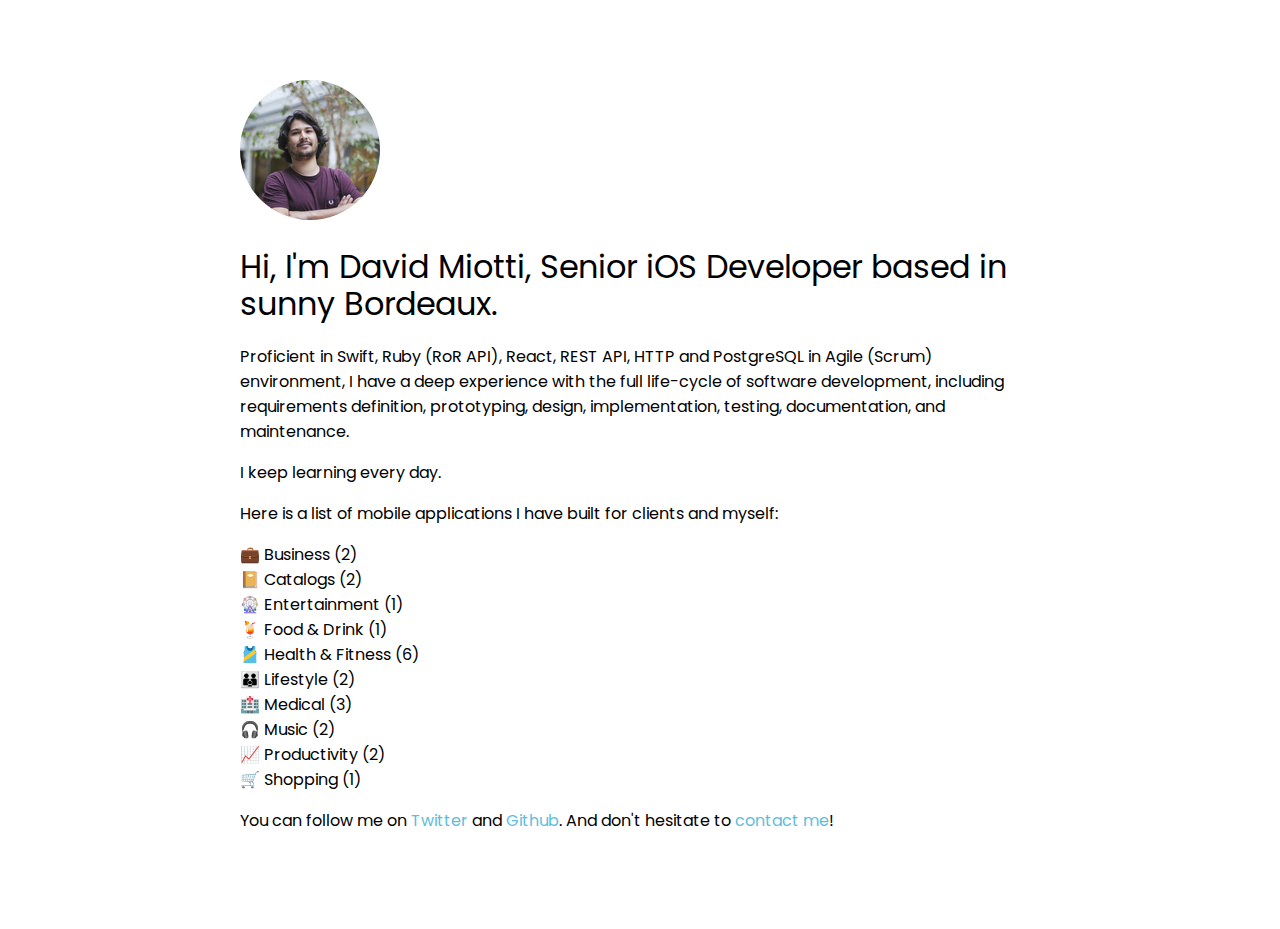
==== index.html @ 4e98ecd9 "Automated commit at 2017-07-05 21:01:26 UTC by middleman-deploy 2.0.0-alpha" ====
<!DOCTYPE html><html><head><title>Hi, I'm David Miotti, Senior iOS Developer based in sunny Bordeaux.</title><meta content="text/html; charset=UTF-8" http-equiv="Content-Type" /><meta charset="utf-8" /><meta content="My application description" name="description" /><meta content="width=device-width, initial-scale=1.0, maximum-scale=1, user-scalable=0" name="viewport" /><meta content="#ffffff" name="theme-color" /><link href="https://fonts.googleapis.com/css?family=Poppins:300,400,500,600,700" rel="stylesheet" /><script src="https://code.jquery.com/jquery-3.2.1.min.js"></script><meta content="authenticity_token" name="csrf-param" /><meta name="csrf-token" /><link href="/stylesheets/all.css" rel="stylesheet" /></head><body><div class="wrapper"><img src="/images/avatar.jpeg" class="avatar" alt="Avatar" /><h1>Hi, I'm David Miotti, Senior iOS Developer based in sunny Bordeaux.</h1><p>Proficient in Swift, Ruby (RoR API), React, REST API, HTTP and PostgreSQL in Agile (Scrum) environment, I have a deep experience with the full life-cycle of software development, including requirements definition, prototyping, design, implementation, testing, documentation, and maintenance.
</p><p>I keep learning every day.</p><p>Here is a list of mobile applications I have built for clients and myself:</p><a href="javascript:void(0);" onclick="displayList('business')" class="category-link">💼 Business (2)</a><div class="category" id="category_business"><div class="app"><a href="https://itunes.apple.com/fr/app/grp-storyteller/id886223427?mt=8&amp;l=en" target="_blank"><img src="/images/grp.png" class="logo-app" alt="Grp" /></a><h3>GRP</h3></div><div class="app"><a href="https://itunes.apple.com/fr/app/ura-camera-viewer/id604813662?mt=8&amp;l=en" target="_blank"><img src="/images/ura.png" class="logo-app" alt="Ura" /></a><h3>Ura Camera Viewer</h3></div></div><a href="javascript:void(0);" onclick="displayList('catalogs')" class="category-link">📔 Catalogs (2)</a><div class="category" id="category_catalogs"><div class="app"><a href="https://itunes.apple.com/fr/app/catalogue-legrand-pro/id357003647?mt=8&amp;l=en" target="_blank"><img src="/images/legrand-pro.png" class="logo-app" alt="Legrand pro" /></a><h3>Legrand Pro</h3></div><div class="app"><a href="https://itunes.apple.com/fr/app/catalogue-legrand-grand-public/id1220876174?mt=8&amp;l=en" target="_blank"><img src="/images/legrand-conso.png" class="logo-app" alt="Legrand conso" /></a><h3>Legrand Conso</h3></div></div><a href="javascript:void(0);" onclick="displayList('entertainment')" class="category-link">🎡 Entertainment (1)</a><div class="category" id="category_entertainment"><div class="app"><a href="https://itunes.apple.com/fr/app/mymegaselfie/id1218197721?mt=8&amp;l=en" target="_blank"><img src="/images/megaselfie.png" class="logo-app" alt="Megaselfie" /></a><h3>MyMegaselfie</h3></div></div><a href="javascript:void(0);" onclick="displayList('food-drink')" class="category-link">🍹 Food & Drink (1)</a><div class="category" id="category_food-drink"><div class="app"><a href="https://itunes.apple.com/fr/app/worldmix-par-label-5-pour-r%C3%A9ussir-vos-cocktails/id1246744886?mt=8&amp;l=en" target="_blank"><img src="/images/worldmix.png" class="logo-app" alt="Worldmix" /></a><h3>Worldmix</h3></div></div><a href="javascript:void(0);" onclick="displayList('health-fitness')" class="category-link">🎽 Health & Fitness (6)</a><div class="category" id="category_health-fitness"><div class="app"><a href="https://itunes.apple.com/fr/app/dependn-meilleure-app-pour-arreter-fumer-tabac-et-cannabis/id1093903062?mt=8&amp;l=en" target="_blank"><img src="/images/dependn.png" class="logo-app" alt="Dependn" /></a><h3>Dependn'</h3></div><div class="app"><a href="https://itunes.apple.com/fr/app/coach-nourriture-enceinte-alimentation-grossesse/id1148406816?mt=8&amp;l=en" target="_blank"><img src="/images/cocotte.png" class="logo-app" alt="Cocotte" /></a><h3>Cocotte</h3></div><div class="app"><a href="https://itunes.apple.com/us/app/koala-to-sleep-better-and-faster/id1224807364?l=en" target="_blank"><img src="/images/koala.png" class="logo-app" alt="Koala" /></a><h3>Koala</h3></div><div class="app"><a href="https://itunes.apple.com/us/app/sickle-o-scope/id978278725?mt=8&amp;l=en" target="_blank"><img src="/images/sickle-o-scope.png" class="logo-app" alt="Sickle o scope" /></a><h3>Sickle-O-Scope</h3></div><div class="app"><a href="https://itunes.apple.com/fr/app/mindful-attitude-la-m%C3%A9ditation-des-entrepreneurs/id1184905321?mt=8&amp;l=en" target="_blank"><img src="/images/mindful.png" class="logo-app" alt="Mindful" /></a><h3>Mindful Attitude</h3></div><div class="app"><a href="https://itunes.apple.com/fr/app/kelmed/id356406940?mt=8&amp;l=en" target="_blank"><img src="/images/kelmed.png" class="logo-app" alt="Kelmed" /></a><h3>Kelmed</h3></div></div><a href="javascript:void(0);" onclick="displayList('lifestyle')" class="category-link">👪 Lifestyle (2)</a><div class="category" id="category_lifestyle"><div class="app"><a href="https://itunes.apple.com/fr/app/simply-market-supermarch%C3%A9-plus-proche-de-vous/id684892652?mt=8&amp;l=en" target="_blank"><img src="/images/simply-market.png" class="logo-app" alt="Simply market" /></a><h3>Simply Market</h3></div><div class="app"><a href="https://itunes.apple.com/fr/app/dismoio%C3%B9-restaurants-h%C3%B4tels-bars/id298056991?mt=8&amp;l=en" target="_blank"><img src="/images/tellmewhere.png" class="logo-app" alt="Tellmewhere" /></a><h3>Tellmewhere</h3></div></div><a href="javascript:void(0);" onclick="displayList('medical')" class="category-link">🏥 Medical (3)</a><div class="category" id="category_medical"><div class="app"><a href="https://itunes.apple.com/fr/app/boddy-ma-question-sant%C3%A9-%C3%A0-un-docteur-en-ligne/id739209886?mt=8&amp;l=en" target="_blank"><img src="/images/boddy-med.png" class="logo-app" alt="Boddy med" /></a><h3>Boddy Med</h3></div><div class="app"><a href="https://itunes.apple.com/fr/app/boddy-consulter-psy-pour-le-stress-la-d%C3%A9pression-et/id932363553?mt=8&amp;l=en" target="_blank"><img src="/images/boddy-psy.png" class="logo-app" alt="Boddy psy" /></a><h3>Boddy Psy</h3></div><div class="app"><a href="https://itunes.apple.com/fr/app/nutridial/id972630278?mt=8&amp;l=en" target="_blank"><img src="/images/nutridial.png" class="logo-app" alt="Nutridial" /></a><h3>Nutridial</h3></div></div><a href="javascript:void(0);" onclick="displayList('music')" class="category-link">🎧 Music (2)</a><div class="category" id="category_music"><div class="app"><a href="https://itunes.apple.com/fr/app/trace-radio-radios-fm-afro-urbaines/id1179170021?mt=8&amp;l=en" target="_blank"><img src="/images/trace-radio.png" class="logo-app" alt="Trace radio" /></a><h3>TRACE Radio</h3></div><div class="app"><a href="https://itunes.apple.com/fr/app/kizym-concerts-en-france-ce-soir-pop-rap/id1105394462?mt=8&amp;l=en" target="_blank"><img src="/images/kizym.png" class="logo-app" alt="Kizym" /></a><h3>Kizym</h3></div></div><a href="javascript:void(0);" onclick="displayList('productivity')" class="category-link">📈 Productivity (2)</a><div class="category" id="category_productivity"><div class="app"><a href="https://itunes.apple.com/us/app/schedule-texts-with-hedwig/id1193055246?mt=8&amp;l=en" target="_blank"><img src="/images/hedwig.png" class="logo-app" alt="Hedwig" /></a><h3>Hedwig</h3></div><div class="app"><a href="https://itunes.apple.com/us/app/oenosolutions/id1211158481&amp;mt=8&amp;l=en" target="_blank"><img src="/images/oenosolutions.png" class="logo-app" alt="Oenosolutions" /></a><h3>OenoSolutions</h3></div></div><a href="javascript:void(0);" onclick="displayList('shopping')" class="category-link">🛒 Shopping (1)</a><div class="category" id="category_shopping"><div class="app"><a href="https://itunes.apple.com/fr/app/woupee-shopping-promos-et-bonnes-adresses/id1181916300?mt=8&amp;l=en" target="_blank"><img src="/images/woupee.png" class="logo-app" alt="Woupee" /></a><h3>Woupee</h3></div></div><p>You can follow me on <a href="https://twitter.com/davidmiotti" class="social" target="_blank">Twitter</a> and <a href="https://github.com/dmiotti" class="social" target="_blank">Github</a>. And don't hesitate to <a href="mailto:david.miotti@gmail.com" class="social">contact me</a>!</p></div><script src="/javascripts/site.js"></script></body></html>
---- stylesheets/all.css ----
body {
  font-family: "Poppins", sans-serif; }

h1 {
  font-weight: 400;
  line-height: 37px; }

h2 {
  font-weight: 400;
  font-size: 26px;
  line-height: 30px; }

h3 {
  margin: 0;
  font-weight: 500;
  font-size: 14px;
  line-height: 16px;
  opacity: 0.7; }

img.avatar {
  border-radius: 50%; }
img.logo-app {
  width: 90px;
  border-radius: 20px; }
img.logo-techno {
  width: 100px;
  display: block; }

a {
  text-decoration: none;
  color: black; }
  a:hover {
    color: #5EBEDB; }
  a.category-link {
    display: block;
    font-size: 16px; }
  a.social {
    color: #5EBEDB; }

.wrapper {
  max-width: 800px;
  margin: 60px auto;
  padding: 20px; }

.category {
  display: -webkit-box;
  display: -ms-flexbox;
  display: flex;
  -webkit-box-orient: horizontal;
  -webkit-box-direction: normal;
      -ms-flex-direction: row;
          flex-direction: row; }

.app {
  text-align: center;
  display: -webkit-box;
  display: -ms-flexbox;
  display: flex;
  -webkit-box-orient: vertical;
  -webkit-box-direction: normal;
      -ms-flex-direction: column;
          flex-direction: column;
  -webkit-box-align: center;
      -ms-flex-align: center;
          align-items: center;
  max-width: 130px;
  margin: 50px 20px 50px 30px; }
  .app img {
    border: 1px solid #EDF3F1; }
    .app img:hover {
      -webkit-box-shadow: 0 2px 44px 0 rgba(0, 0, 0, 0.1);
              box-shadow: 0 2px 44px 0 rgba(0, 0, 0, 0.1); }

@media screen and (max-width: 640px) {
  .wrapper {
    margin: 0; }

  .category {
    -webkit-box-orient: vertical;
    -webkit-box-direction: normal;
        -ms-flex-direction: column;
            flex-direction: column; }

  .app {
    margin: 30px 20px; } }
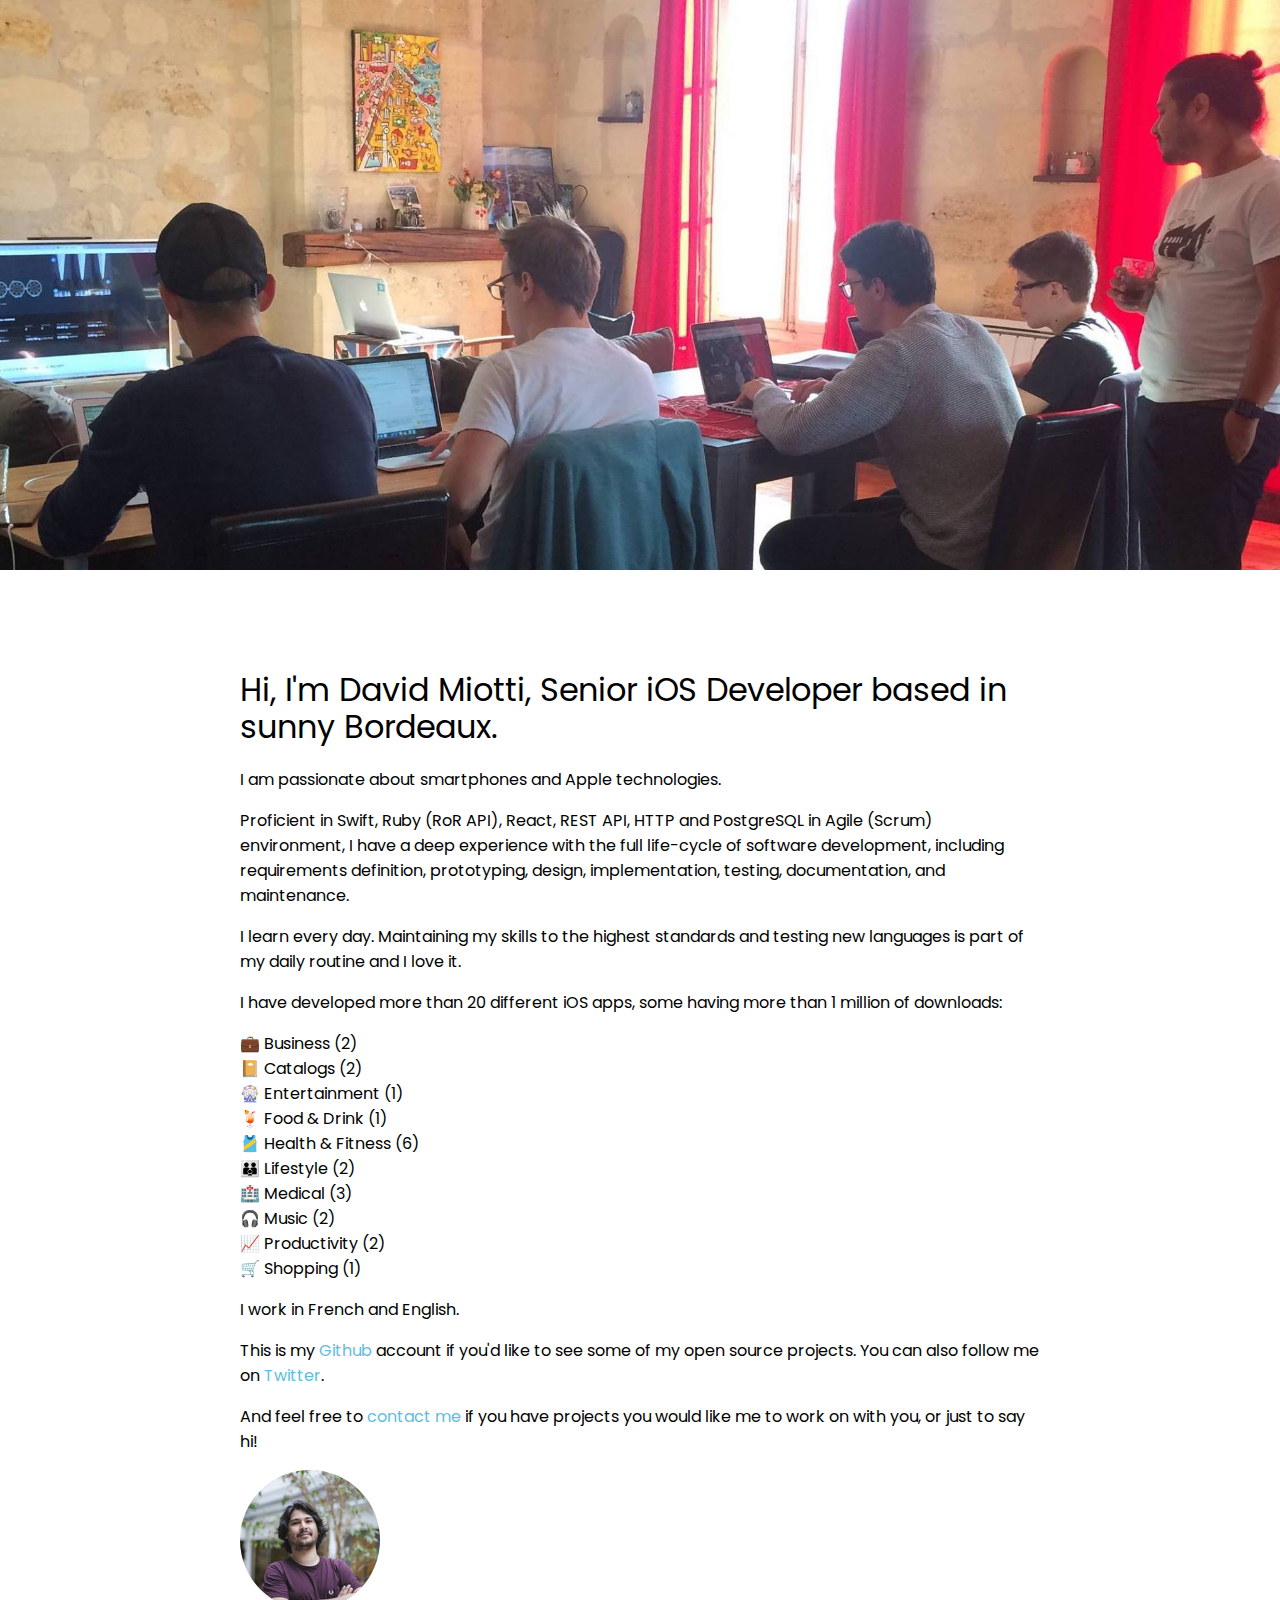
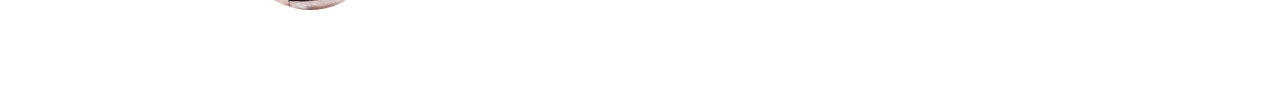
==== commit aedee82b: "Automated commit at 2017-07-06 09:32:36 UTC by middleman-deploy 2.0.0-alpha" ====
--- a/index.html
+++ b/index.html
@@ -1,2 +1,6 @@
-<!DOCTYPE html><html><head><title>Hi, I'm David Miotti, Senior iOS Developer based in sunny Bordeaux.</title><meta content="text/html; charset=UTF-8" http-equiv="Content-Type" /><meta charset="utf-8" /><meta content="My application description" name="description" /><meta content="width=device-width, initial-scale=1.0, maximum-scale=1, user-scalable=0" name="viewport" /><meta content="#ffffff" name="theme-color" /><link href="https://fonts.googleapis.com/css?family=Poppins:300,400,500,600,700" rel="stylesheet" /><script src="https://code.jquery.com/jquery-3.2.1.min.js"></script><meta content="authenticity_token" name="csrf-param" /><meta name="csrf-token" /><link href="/stylesheets/all.css" rel="stylesheet" /></head><body><div class="wrapper"><img src="/images/avatar.jpeg" class="avatar" alt="Avatar" /><h1>Hi, I'm David Miotti, Senior iOS Developer based in sunny Bordeaux.</h1><p>Proficient in Swift, Ruby (RoR API), React, REST API, HTTP and PostgreSQL in Agile (Scrum) environment, I have a deep experience with the full life-cycle of software development, including requirements definition, prototyping, design, implementation, testing, documentation, and maintenance.
-</p><p>I keep learning every day.</p><p>Here is a list of mobile applications I have built for clients and myself:</p><a href="javascript:void(0);" onclick="displayList('business')" class="category-link">💼 Business (2)</a><div class="category" id="category_business"><div class="app"><a href="https://itunes.apple.com/fr/app/grp-storyteller/id886223427?mt=8&amp;l=en" target="_blank"><img src="/images/grp.png" class="logo-app" alt="Grp" /></a><h3>GRP</h3></div><div class="app"><a href="https://itunes.apple.com/fr/app/ura-camera-viewer/id604813662?mt=8&amp;l=en" target="_blank"><img src="/images/ura.png" class="logo-app" alt="Ura" /></a><h3>Ura Camera Viewer</h3></div></div><a href="javascript:void(0);" onclick="displayList('catalogs')" class="category-link">📔 Catalogs (2)</a><div class="category" id="category_catalogs"><div class="app"><a href="https://itunes.apple.com/fr/app/catalogue-legrand-pro/id357003647?mt=8&amp;l=en" target="_blank"><img src="/images/legrand-pro.png" class="logo-app" alt="Legrand pro" /></a><h3>Legrand Pro</h3></div><div class="app"><a href="https://itunes.apple.com/fr/app/catalogue-legrand-grand-public/id1220876174?mt=8&amp;l=en" target="_blank"><img src="/images/legrand-conso.png" class="logo-app" alt="Legrand conso" /></a><h3>Legrand Conso</h3></div></div><a href="javascript:void(0);" onclick="displayList('entertainment')" class="category-link">🎡 Entertainment (1)</a><div class="category" id="category_entertainment"><div class="app"><a href="https://itunes.apple.com/fr/app/mymegaselfie/id1218197721?mt=8&amp;l=en" target="_blank"><img src="/images/megaselfie.png" class="logo-app" alt="Megaselfie" /></a><h3>MyMegaselfie</h3></div></div><a href="javascript:void(0);" onclick="displayList('food-drink')" class="category-link">🍹 Food & Drink (1)</a><div class="category" id="category_food-drink"><div class="app"><a href="https://itunes.apple.com/fr/app/worldmix-par-label-5-pour-r%C3%A9ussir-vos-cocktails/id1246744886?mt=8&amp;l=en" target="_blank"><img src="/images/worldmix.png" class="logo-app" alt="Worldmix" /></a><h3>Worldmix</h3></div></div><a href="javascript:void(0);" onclick="displayList('health-fitness')" class="category-link">🎽 Health & Fitness (6)</a><div class="category" id="category_health-fitness"><div class="app"><a href="https://itunes.apple.com/fr/app/dependn-meilleure-app-pour-arreter-fumer-tabac-et-cannabis/id1093903062?mt=8&amp;l=en" target="_blank"><img src="/images/dependn.png" class="logo-app" alt="Dependn" /></a><h3>Dependn'</h3></div><div class="app"><a href="https://itunes.apple.com/fr/app/coach-nourriture-enceinte-alimentation-grossesse/id1148406816?mt=8&amp;l=en" target="_blank"><img src="/images/cocotte.png" class="logo-app" alt="Cocotte" /></a><h3>Cocotte</h3></div><div class="app"><a href="https://itunes.apple.com/us/app/koala-to-sleep-better-and-faster/id1224807364?l=en" target="_blank"><img src="/images/koala.png" class="logo-app" alt="Koala" /></a><h3>Koala</h3></div><div class="app"><a href="https://itunes.apple.com/us/app/sickle-o-scope/id978278725?mt=8&amp;l=en" target="_blank"><img src="/images/sickle-o-scope.png" class="logo-app" alt="Sickle o scope" /></a><h3>Sickle-O-Scope</h3></div><div class="app"><a href="https://itunes.apple.com/fr/app/mindful-attitude-la-m%C3%A9ditation-des-entrepreneurs/id1184905321?mt=8&amp;l=en" target="_blank"><img src="/images/mindful.png" class="logo-app" alt="Mindful" /></a><h3>Mindful Attitude</h3></div><div class="app"><a href="https://itunes.apple.com/fr/app/kelmed/id356406940?mt=8&amp;l=en" target="_blank"><img src="/images/kelmed.png" class="logo-app" alt="Kelmed" /></a><h3>Kelmed</h3></div></div><a href="javascript:void(0);" onclick="displayList('lifestyle')" class="category-link">👪 Lifestyle (2)</a><div class="category" id="category_lifestyle"><div class="app"><a href="https://itunes.apple.com/fr/app/simply-market-supermarch%C3%A9-plus-proche-de-vous/id684892652?mt=8&amp;l=en" target="_blank"><img src="/images/simply-market.png" class="logo-app" alt="Simply market" /></a><h3>Simply Market</h3></div><div class="app"><a href="https://itunes.apple.com/fr/app/dismoio%C3%B9-restaurants-h%C3%B4tels-bars/id298056991?mt=8&amp;l=en" target="_blank"><img src="/images/tellmewhere.png" class="logo-app" alt="Tellmewhere" /></a><h3>Tellmewhere</h3></div></div><a href="javascript:void(0);" onclick="displayList('medical')" class="category-link">🏥 Medical (3)</a><div class="category" id="category_medical"><div class="app"><a href="https://itunes.apple.com/fr/app/boddy-ma-question-sant%C3%A9-%C3%A0-un-docteur-en-ligne/id739209886?mt=8&amp;l=en" target="_blank"><img src="/images/boddy-med.png" class="logo-app" alt="Boddy med" /></a><h3>Boddy Med</h3></div><div class="app"><a href="https://itunes.apple.com/fr/app/boddy-consulter-psy-pour-le-stress-la-d%C3%A9pression-et/id932363553?mt=8&amp;l=en" target="_blank"><img src="/images/boddy-psy.png" class="logo-app" alt="Boddy psy" /></a><h3>Boddy Psy</h3></div><div class="app"><a href="https://itunes.apple.com/fr/app/nutridial/id972630278?mt=8&amp;l=en" target="_blank"><img src="/images/nutridial.png" class="logo-app" alt="Nutridial" /></a><h3>Nutridial</h3></div></div><a href="javascript:void(0);" onclick="displayList('music')" class="category-link">🎧 Music (2)</a><div class="category" id="category_music"><div class="app"><a href="https://itunes.apple.com/fr/app/trace-radio-radios-fm-afro-urbaines/id1179170021?mt=8&amp;l=en" target="_blank"><img src="/images/trace-radio.png" class="logo-app" alt="Trace radio" /></a><h3>TRACE Radio</h3></div><div class="app"><a href="https://itunes.apple.com/fr/app/kizym-concerts-en-france-ce-soir-pop-rap/id1105394462?mt=8&amp;l=en" target="_blank"><img src="/images/kizym.png" class="logo-app" alt="Kizym" /></a><h3>Kizym</h3></div></div><a href="javascript:void(0);" onclick="displayList('productivity')" class="category-link">📈 Productivity (2)</a><div class="category" id="category_productivity"><div class="app"><a href="https://itunes.apple.com/us/app/schedule-texts-with-hedwig/id1193055246?mt=8&amp;l=en" target="_blank"><img src="/images/hedwig.png" class="logo-app" alt="Hedwig" /></a><h3>Hedwig</h3></div><div class="app"><a href="https://itunes.apple.com/us/app/oenosolutions/id1211158481&amp;mt=8&amp;l=en" target="_blank"><img src="/images/oenosolutions.png" class="logo-app" alt="Oenosolutions" /></a><h3>OenoSolutions</h3></div></div><a href="javascript:void(0);" onclick="displayList('shopping')" class="category-link">🛒 Shopping (1)</a><div class="category" id="category_shopping"><div class="app"><a href="https://itunes.apple.com/fr/app/woupee-shopping-promos-et-bonnes-adresses/id1181916300?mt=8&amp;l=en" target="_blank"><img src="/images/woupee.png" class="logo-app" alt="Woupee" /></a><h3>Woupee</h3></div></div><p>You can follow me on <a href="https://twitter.com/davidmiotti" class="social" target="_blank">Twitter</a> and <a href="https://github.com/dmiotti" class="social" target="_blank">Github</a>. And don't hesitate to <a href="mailto:david.miotti@gmail.com" class="social">contact me</a>!</p></div><script src="/javascripts/site.js"></script></body></html>+<!DOCTYPE html><html><head><title>Hi, I'm David Miotti.</title><meta content="text/html; charset=UTF-8" http-equiv="Content-Type" /><meta charset="utf-8" /><meta content="Senior iOS Developer based in sunny Bordeaux." name="description" /><meta content="width=device-width, initial-scale=1.0, maximum-scale=1, user-scalable=0" name="viewport" /><meta content="#ffffff" name="theme-color" /><link href="https://fonts.googleapis.com/css?family=Poppins:300,400,500,600,700" rel="stylesheet" /><link href="favicon.ico" rel="icon" type="image/ico" /><script src="https://code.jquery.com/jquery-3.2.1.min.js"></script><meta content="authenticity_token" name="csrf-param" /><meta name="csrf-token" /><link href="/stylesheets/all.css" rel="stylesheet" /></head><body><div class="cover"></div><div class="wrapper"><h1>Hi, I'm David Miotti, Senior iOS Developer based in sunny Bordeaux.</h1><p>I am passionate about smartphones and Apple technologies.</p><p>Proficient in Swift, Ruby (RoR API), React, REST API, HTTP and PostgreSQL in Agile (Scrum) environment, I have a deep experience with the full life-cycle of software development, including requirements definition, prototyping, design, implementation, testing, documentation, and maintenance.
+</p><p>I learn every day. Maintaining my skills to the highest standards and testing new languages is part of my daily routine and I love it.</p><p>I have developed more than 20 different iOS apps, some having more than 1 million of downloads:</p><a href="javascript:void(0);" onclick="displayList('business')" class="category-link">💼 Business (2)</a><div class="category" id="category_business"><div class="app"><a href="https://itunes.apple.com/fr/app/grp-storyteller/id886223427?mt=8&amp;l=en" target="_blank"><img src="/images/grp.png" class="logo-app" alt="Grp" /></a><h3>GRP</h3></div><div class="app"><a href="https://itunes.apple.com/fr/app/ura-camera-viewer/id604813662?mt=8&amp;l=en" target="_blank"><img src="/images/ura.png" class="logo-app" alt="Ura" /></a><h3>Ura Camera Viewer</h3></div></div><a href="javascript:void(0);" onclick="displayList('catalogs')" class="category-link">📔 Catalogs (2)</a><div class="category" id="category_catalogs"><div class="app"><a href="https://itunes.apple.com/fr/app/catalogue-legrand-pro/id357003647?mt=8&amp;l=en" target="_blank"><img src="/images/legrand-pro.png" class="logo-app" alt="Legrand pro" /></a><h3>Legrand Pro</h3></div><div class="app"><a href="https://itunes.apple.com/fr/app/catalogue-legrand-grand-public/id1220876174?mt=8&amp;l=en" target="_blank"><img src="/images/legrand-conso.png" class="logo-app" alt="Legrand conso" /></a><h3>Legrand Conso</h3></div></div><a href="javascript:void(0);" onclick="displayList('entertainment')" class="category-link">🎡 Entertainment (1)</a><div class="category" id="category_entertainment"><div class="app"><a href="https://itunes.apple.com/fr/app/mymegaselfie/id1218197721?mt=8&amp;l=en" target="_blank"><img src="/images/megaselfie.png" class="logo-app" alt="Megaselfie" /></a><h3>MyMegaselfie</h3></div></div><a href="javascript:void(0);" onclick="displayList('food-drink')" class="category-link">🍹 Food & Drink (1)</a><div class="category" id="category_food-drink"><div class="app"><a href="https://itunes.apple.com/fr/app/worldmix-par-label-5-pour-r%C3%A9ussir-vos-cocktails/id1246744886?mt=8&amp;l=en" target="_blank"><img src="/images/worldmix.png" class="logo-app" alt="Worldmix" /></a><h3>Worldmix</h3></div></div><a href="javascript:void(0);" onclick="displayList('health-fitness')" class="category-link">🎽 Health & Fitness (6)</a><div class="category" id="category_health-fitness"><div class="app"><a href="https://itunes.apple.com/fr/app/dependn-meilleure-app-pour-arreter-fumer-tabac-et-cannabis/id1093903062?mt=8&amp;l=en" target="_blank"><img src="/images/dependn.png" class="logo-app" alt="Dependn" /></a><h3>Dependn'</h3></div><div class="app"><a href="https://itunes.apple.com/fr/app/coach-nourriture-enceinte-alimentation-grossesse/id1148406816?mt=8&amp;l=en" target="_blank"><img src="/images/cocotte.png" class="logo-app" alt="Cocotte" /></a><h3>Cocotte</h3></div><div class="app"><a href="https://itunes.apple.com/us/app/koala-to-sleep-better-and-faster/id1224807364?l=en" target="_blank"><img src="/images/koala.png" class="logo-app" alt="Koala" /></a><h3>Koala</h3></div><div class="app"><a href="https://itunes.apple.com/us/app/sickle-o-scope/id978278725?mt=8&amp;l=en" target="_blank"><img src="/images/sickle-o-scope.png" class="logo-app" alt="Sickle o scope" /></a><h3>Sickle-O-Scope</h3></div><div class="app"><a href="https://itunes.apple.com/fr/app/mindful-attitude-la-m%C3%A9ditation-des-entrepreneurs/id1184905321?mt=8&amp;l=en" target="_blank"><img src="/images/mindful.png" class="logo-app" alt="Mindful" /></a><h3>Mindful Attitude</h3></div><div class="app"><a href="https://itunes.apple.com/fr/app/kelmed/id356406940?mt=8&amp;l=en" target="_blank"><img src="/images/kelmed.png" class="logo-app" alt="Kelmed" /></a><h3>Kelmed</h3></div></div><a href="javascript:void(0);" onclick="displayList('lifestyle')" class="category-link">👪 Lifestyle (2)</a><div class="category" id="category_lifestyle"><div class="app"><a href="https://itunes.apple.com/fr/app/simply-market-supermarch%C3%A9-plus-proche-de-vous/id684892652?mt=8&amp;l=en" target="_blank"><img src="/images/simply-market.png" class="logo-app" alt="Simply market" /></a><h3>Simply Market</h3></div><div class="app"><a href="https://itunes.apple.com/fr/app/dismoio%C3%B9-restaurants-h%C3%B4tels-bars/id298056991?mt=8&amp;l=en" target="_blank"><img src="/images/tellmewhere.png" class="logo-app" alt="Tellmewhere" /></a><h3>Tellmewhere</h3></div></div><a href="javascript:void(0);" onclick="displayList('medical')" class="category-link">🏥 Medical (3)</a><div class="category" id="category_medical"><div class="app"><a href="https://itunes.apple.com/fr/app/boddy-ma-question-sant%C3%A9-%C3%A0-un-docteur-en-ligne/id739209886?mt=8&amp;l=en" target="_blank"><img src="/images/boddy-med.png" class="logo-app" alt="Boddy med" /></a><h3>Boddy Med</h3></div><div class="app"><a href="https://itunes.apple.com/fr/app/boddy-consulter-psy-pour-le-stress-la-d%C3%A9pression-et/id932363553?mt=8&amp;l=en" target="_blank"><img src="/images/boddy-psy.png" class="logo-app" alt="Boddy psy" /></a><h3>Boddy Psy</h3></div><div class="app"><a href="https://itunes.apple.com/fr/app/nutridial/id972630278?mt=8&amp;l=en" target="_blank"><img src="/images/nutridial.png" class="logo-app" alt="Nutridial" /></a><h3>Nutridial</h3></div></div><a href="javascript:void(0);" onclick="displayList('music')" class="category-link">🎧 Music (2)</a><div class="category" id="category_music"><div class="app"><a href="https://itunes.apple.com/fr/app/trace-radio-radios-fm-afro-urbaines/id1179170021?mt=8&amp;l=en" target="_blank"><img src="/images/trace-radio.png" class="logo-app" alt="Trace radio" /></a><h3>TRACE Radio</h3></div><div class="app"><a href="https://itunes.apple.com/fr/app/kizym-concerts-en-france-ce-soir-pop-rap/id1105394462?mt=8&amp;l=en" target="_blank"><img src="/images/kizym.png" class="logo-app" alt="Kizym" /></a><h3>Kizym</h3></div></div><a href="javascript:void(0);" onclick="displayList('productivity')" class="category-link">📈 Productivity (2)</a><div class="category" id="category_productivity"><div class="app"><a href="https://itunes.apple.com/us/app/schedule-texts-with-hedwig/id1193055246?mt=8&amp;l=en" target="_blank"><img src="/images/hedwig.png" class="logo-app" alt="Hedwig" /></a><h3>Hedwig</h3></div><div class="app"><a href="https://itunes.apple.com/us/app/oenosolutions/id1211158481&amp;mt=8&amp;l=en" target="_blank"><img src="/images/oenosolutions.png" class="logo-app" alt="Oenosolutions" /></a><h3>OenoSolutions</h3></div></div><a href="javascript:void(0);" onclick="displayList('shopping')" class="category-link">🛒 Shopping (1)</a><div class="category" id="category_shopping"><div class="app"><a href="https://itunes.apple.com/fr/app/woupee-shopping-promos-et-bonnes-adresses/id1181916300?mt=8&amp;l=en" target="_blank"><img src="/images/woupee.png" class="logo-app" alt="Woupee" /></a><h3>Woupee</h3></div></div><p>I work in French and English.
+</p><p>This is my <a href="https://github.com/dmiotti" class="social" target="_blank">Github</a> account if you'd like to see some of my open source projects.
+You can also follow me on <a href="https://twitter.com/davidmiotti" class="social" target="_blank">Twitter</a>.
+</p><p>And feel free to <a href="mailto:david.miotti@gmail.com" class="social">contact me</a> if you have projects you would like me to work on with you, or just to say hi!
+</p><img src="/images/avatar.jpeg" class="avatar" alt="Avatar" /></div><script src="/javascripts/site.js"></script></body></html>--- a/stylesheets/all.css
+++ b/stylesheets/all.css
@@ -1,5 +1,6 @@
 body {
-  font-family: "Poppins", sans-serif; }
+  font-family: "Poppins", sans-serif;
+  margin: 0; }
 
 h1 {
   font-weight: 400;
@@ -12,7 +13,7 @@
 
 h3 {
   margin: 0;
-  font-weight: 500;
+  font-weight: 300;
   font-size: 14px;
   line-height: 16px;
   opacity: 0.7; }
@@ -36,11 +37,6 @@
     font-size: 16px; }
   a.social {
     color: #5EBEDB; }
-
-.wrapper {
-  max-width: 800px;
-  margin: 60px auto;
-  padding: 20px; }
 
 .category {
   display: -webkit-box;
@@ -71,6 +67,17 @@
       -webkit-box-shadow: 0 2px 44px 0 rgba(0, 0, 0, 0.1);
               box-shadow: 0 2px 44px 0 rgba(0, 0, 0, 0.1); }
 
+.wrapper {
+  max-width: 800px;
+  margin: 60px auto;
+  padding: 20px; }
+
+.cover {
+  background: url(../images/cover.jpg) no-repeat;
+  background-size: cover;
+  width: 100%;
+  height: 570px; }
+
 @media screen and (max-width: 640px) {
   .wrapper {
     margin: 0; }
